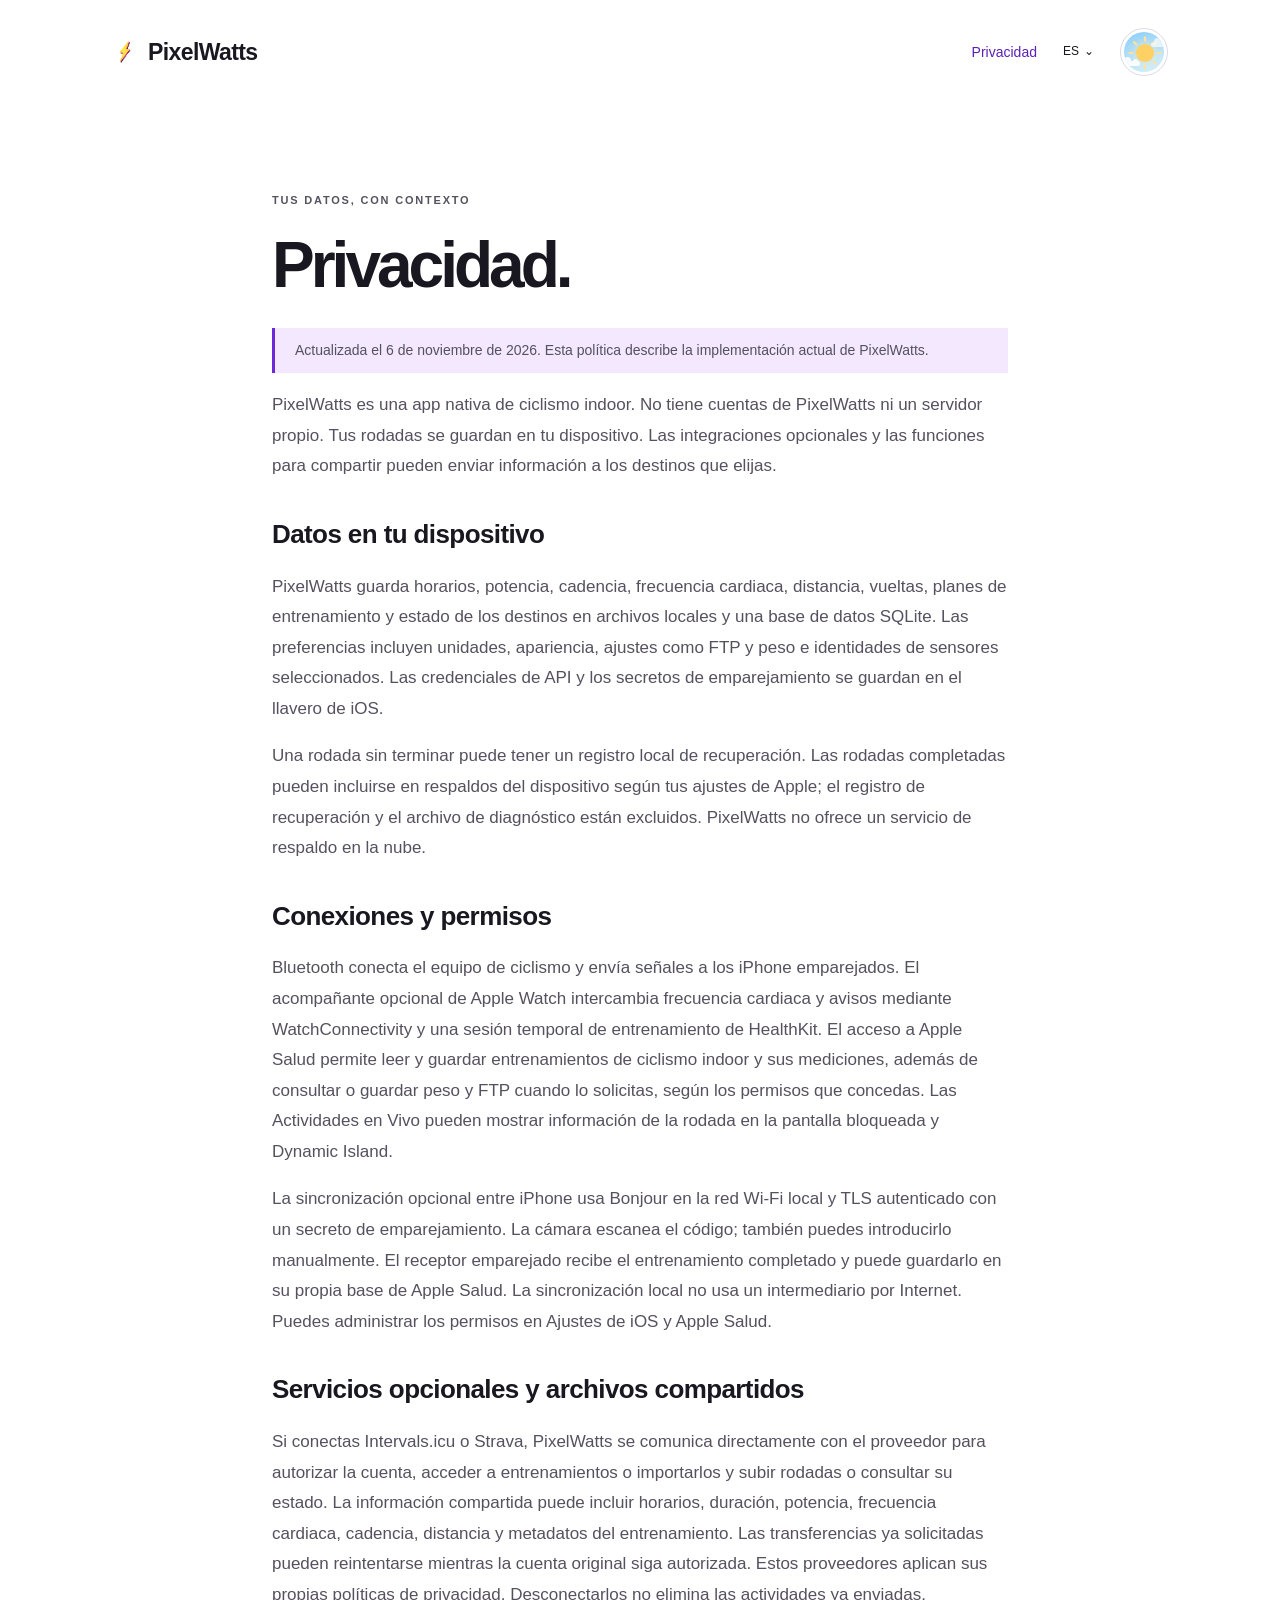
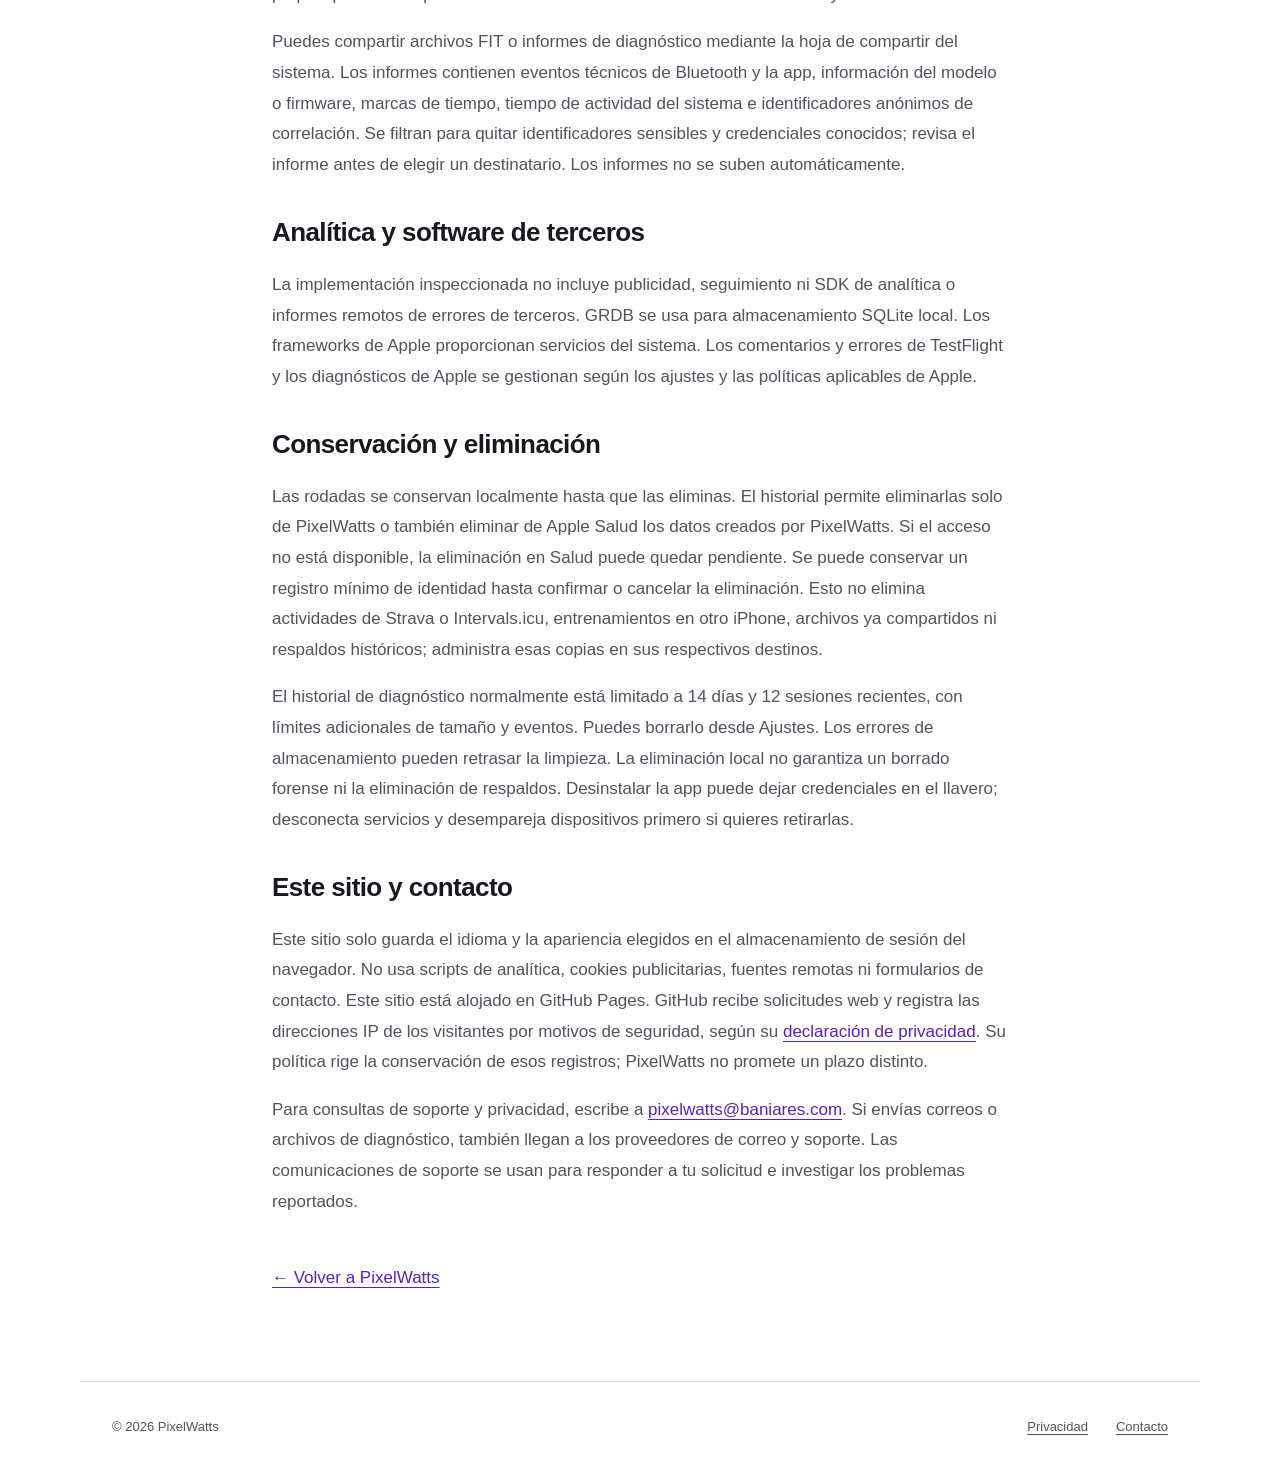
==== es/privacy/index.html @ 8589be97 "Publish PixelWatts landing page and privacy policy" ====
<!doctype html>
<html lang="es-MX" data-page="privacy">
<head>
  <meta charset="utf-8">
  <meta name="viewport" content="width=device-width,initial-scale=1">
  <meta name="color-scheme" content="light dark">
  <meta name="description" content="Cómo PixelWatts guarda tus entrenamientos y gestiona permisos, servicios opcionales y eliminación de datos.">
  <title>Privacidad — PixelWatts</title>
  <link rel="icon" href="/assets/icon-light.png">
  <link rel="stylesheet" href="/style.css">
  <link rel="stylesheet" href="/assets/selectors.css">
  <script src="/assets/language.js"></script>
  <script src="/preferences.js"></script>
</head>
<body>
  <a class="skip" href="#main">Ir al contenido</a>
  <header class="shell">
    <a class="wordmark" href="/es/" aria-label="Inicio de PixelWatts"><img src="/assets/bolt.png" alt="" width="26" height="26">PixelWatts</a>
    <nav aria-label="Navegación principal"><a href="/es/privacy/">Privacidad</a>
<details class="language-menu"><summary aria-label="Elegir idioma">ES <span aria-hidden="true">⌄</span></summary><div><a data-language-link="en" href="/es/privacy/" lang="en">English</a><a data-language-link="es-MX" href="/es/privacy/" lang="es-MX" aria-current="page">Español (México)</a></div></details>
<button type="button" class="mode-toggle sky-toggle" role="switch" aria-label="Dark mode" aria-checked="false" data-toggle-mode hidden><span class="sky" aria-hidden="true"><span class="day-sky"></span><span class="night-sky"></span><span class="stars"><i></i><i></i><i></i><i></i><i></i></span><svg class="sun-rays" viewBox="0 0 40 40" fill="none"><path d="M20 5v3m0 24v3M5 20h3m24 0h3M9.4 9.4l2.2 2.2m16.8 16.8 2.2 2.2M9.4 30.6l2.2-2.2m16.8-16.8 2.2-2.2" stroke="currentColor" stroke-width="2" stroke-linecap="round"/></svg><span class="orb"></span><span class="moon-cutout"></span><span class="cloud cloud-one"></span><span class="cloud cloud-two"></span></span></button>
</nav>
  </header>
  <main id="main" class="policy shell">
    <p class="eyebrow">TUS DATOS, CON CONTEXTO</p>
    <h1>Privacidad.</h1>
    <p class="notice">Actualizada el 6 de noviembre de 2026. Esta política describe la implementación actual de PixelWatts.</p>
    <div id="policy-content">
    <p>PixelWatts es una app nativa de ciclismo indoor. No tiene cuentas de PixelWatts ni un servidor propio. Tus rodadas se guardan en tu dispositivo. Las integraciones opcionales y las funciones para compartir pueden enviar información a los destinos que elijas.</p>
    <h2>Datos en tu dispositivo</h2>
    <p>PixelWatts guarda horarios, potencia, cadencia, frecuencia cardiaca, distancia, vueltas, planes de entrenamiento y estado de los destinos en archivos locales y una base de datos SQLite. Las preferencias incluyen unidades, apariencia, ajustes como FTP y peso e identidades de sensores seleccionados. Las credenciales de API y los secretos de emparejamiento se guardan en el llavero de iOS.</p>
    <p>Una rodada sin terminar puede tener un registro local de recuperación. Las rodadas completadas pueden incluirse en respaldos del dispositivo según tus ajustes de Apple; el registro de recuperación y el archivo de diagnóstico están excluidos. PixelWatts no ofrece un servicio de respaldo en la nube.</p>
    <h2>Conexiones y permisos</h2>
    <p>Bluetooth conecta el equipo de ciclismo y envía señales a los iPhone emparejados. El acompañante opcional de Apple Watch intercambia frecuencia cardiaca y avisos mediante WatchConnectivity y una sesión temporal de entrenamiento de HealthKit. El acceso a Apple Salud permite leer y guardar entrenamientos de ciclismo indoor y sus mediciones, además de consultar o guardar peso y FTP cuando lo solicitas, según los permisos que concedas. Las Actividades en Vivo pueden mostrar información de la rodada en la pantalla bloqueada y Dynamic Island.</p>
    <p>La sincronización opcional entre iPhone usa Bonjour en la red Wi-Fi local y TLS autenticado con un secreto de emparejamiento. La cámara escanea el código; también puedes introducirlo manualmente. El receptor emparejado recibe el entrenamiento completado y puede guardarlo en su propia base de Apple Salud. La sincronización local no usa un intermediario por Internet. Puedes administrar los permisos en Ajustes de iOS y Apple Salud.</p>
    <h2>Servicios opcionales y archivos compartidos</h2>
    <p>Si conectas Intervals.icu o Strava, PixelWatts se comunica directamente con el proveedor para autorizar la cuenta, acceder a entrenamientos o importarlos y subir rodadas o consultar su estado. La información compartida puede incluir horarios, duración, potencia, frecuencia cardiaca, cadencia, distancia y metadatos del entrenamiento. Las transferencias ya solicitadas pueden reintentarse mientras la cuenta original siga autorizada. Estos proveedores aplican sus propias políticas de privacidad. Desconectarlos no elimina las actividades ya enviadas.</p>
    <p>Puedes compartir archivos FIT o informes de diagnóstico mediante la hoja de compartir del sistema. Los informes contienen eventos técnicos de Bluetooth y la app, información del modelo o firmware, marcas de tiempo, tiempo de actividad del sistema e identificadores anónimos de correlación. Se filtran para quitar identificadores sensibles y credenciales conocidos; revisa el informe antes de elegir un destinatario. Los informes no se suben automáticamente.</p>
    <h2>Analítica y software de terceros</h2>
    <p>La implementación inspeccionada no incluye publicidad, seguimiento ni SDK de analítica o informes remotos de errores de terceros. GRDB se usa para almacenamiento SQLite local. Los frameworks de Apple proporcionan servicios del sistema. Los comentarios y errores de TestFlight y los diagnósticos de Apple se gestionan según los ajustes y las políticas aplicables de Apple.</p>
    <h2>Conservación y eliminación</h2>
    <p>Las rodadas se conservan localmente hasta que las eliminas. El historial permite eliminarlas solo de PixelWatts o también eliminar de Apple Salud los datos creados por PixelWatts. Si el acceso no está disponible, la eliminación en Salud puede quedar pendiente. Se puede conservar un registro mínimo de identidad hasta confirmar o cancelar la eliminación. Esto no elimina actividades de Strava o Intervals.icu, entrenamientos en otro iPhone, archivos ya compartidos ni respaldos históricos; administra esas copias en sus respectivos destinos.</p>
    <p>El historial de diagnóstico normalmente está limitado a 14 días y 12 sesiones recientes, con límites adicionales de tamaño y eventos. Puedes borrarlo desde Ajustes. Los errores de almacenamiento pueden retrasar la limpieza. La eliminación local no garantiza un borrado forense ni la eliminación de respaldos. Desinstalar la app puede dejar credenciales en el llavero; desconecta servicios y desempareja dispositivos primero si quieres retirarlas.</p>
    <h2>Este sitio y contacto</h2>
    <p>Este sitio solo guarda el idioma y la apariencia elegidos en el almacenamiento de sesión del navegador. No usa scripts de analítica, cookies publicitarias, fuentes remotas ni formularios de contacto. Este sitio está alojado en GitHub Pages. GitHub recibe solicitudes web y registra las direcciones IP de los visitantes por motivos de seguridad, según su <a href="https://docs.github.com/en/site-policy/privacy-policies/github-general-privacy-statement">declaración de privacidad</a>. Su política rige la conservación de esos registros; PixelWatts no promete un plazo distinto.</p>
    <p>Para consultas de soporte y privacidad, escribe a <a href="mailto:pixelwatts@baniares.com">pixelwatts@baniares.com</a>. Si envías correos o archivos de diagnóstico, también llegan a los proveedores de correo y soporte. Las comunicaciones de soporte se usan para responder a tu solicitud e investigar los problemas reportados.</p></div>
    <a class="back" href="/es/">← Volver a PixelWatts</a>
  </main>
  <footer class="shell"><span>© 2026 PixelWatts</span><a href="/es/privacy/">Privacidad</a><a href="mailto:pixelwatts@baniares.com">Contacto</a></footer>
</body>
</html>
---- style.css ----
:root{color-scheme:light;--bg:#fff;--surface:#ebf0f8;--warm:#fff9ee;--text:#19171f;--muted:#55515e;--accent:#6d28d9;--strong:#5b21b6;--line:#dcd9e4;--tint:#f3e8ff;font-family:-apple-system,BlinkMacSystemFont,"Segoe UI",sans-serif}
:root[data-appearance=dark]{color-scheme:dark;--bg:#121116;--surface:#1e2029;--warm:#242028;--text:#f6f3fa;--muted:#bcb7c8;--accent:#a78bfa;--strong:#c4b5fd;--line:#37313f;--tint:#24143d}
@media(prefers-color-scheme:dark){:root[data-appearance=system]{color-scheme:dark;--bg:#121116;--surface:#1e2029;--warm:#242028;--text:#f6f3fa;--muted:#bcb7c8;--accent:#a78bfa;--strong:#c4b5fd;--line:#37313f;--tint:#24143d}}
*{box-sizing:border-box}body{margin:0;background:var(--bg);color:var(--text);font-size:17px;line-height:1.6}a{color:var(--strong);text-underline-offset:.22em}button,select{font:inherit;color:inherit}button,a,select{-webkit-tap-highlight-color:transparent}button,select{cursor:pointer}a:focus-visible,button:focus-visible,select:focus-visible{outline:3px solid var(--accent);outline-offset:5px}.shell{max-width:1120px;margin:auto;padding-left:32px;padding-right:32px}header{min-height:104px;display:flex;align-items:center;justify-content:space-between;gap:24px}.wordmark{display:flex;align-items:center;gap:10px;font-weight:750;text-decoration:none;color:var(--text);letter-spacing:-.6px;font-size:23px}.wordmark img,.closing img{object-fit:contain}nav{display:flex;gap:8px}select{border:1px solid var(--line);background:var(--bg);border-radius:12px;min-height:44px;padding:0 12px;font-size:14px}.hero{display:grid;grid-template-columns:1.15fr 1fr;align-items:center;gap:68px;padding-top:72px;padding-bottom:120px}.eyebrow{font-size:11px;letter-spacing:1.8px;font-weight:750;color:var(--strong);margin-top:32px}h1{font-size:clamp(58px,6.4vw,86px);line-height:1.02;letter-spacing:-4px;margin:22px 0 28px;font-weight:760}.lead{font-size:21px;line-height:1.55;max-width:410px;color:var(--muted)}.cta{display:inline-flex;align-items:center;justify-content:center;background:var(--tint);color:var(--strong);border:1px solid var(--line);padding:11px 24px;border-radius:100px;font-size:16px;font-weight:650;margin:20px 0 6px}.quiet{font-size:13px;color:var(--muted);max-width:370px}.details{border-top:1px solid var(--line);padding-top:45px;padding-bottom:65px}h2{font-size:clamp(32px,4vw,49px);letter-spacing:-1.8px;line-height:1.15;font-weight:700;margin-top:18px}.feature-list{margin-top:50px;display:grid;grid-template-columns:repeat(3,1fr);gap:44px}.feature-list article{display:flex;gap:14px}.number{font-family:ui-monospace,monospace;font-size:12px;color:var(--accent);margin-top:4px}h3{font-size:19px;letter-spacing:-.4px;line-height:1.3;margin:0}.feature-list p{color:var(--muted);font-size:15px;line-height:1.7}.closing{padding-top:70px;padding-bottom:95px;text-align:center}.closing h2{margin-bottom:12px}.closing p{color:var(--muted);font-size:16px}footer{display:flex;align-items:center;justify-content:flex-end;gap:28px;border-top:1px solid var(--line);min-height:92px;font-size:13px;color:var(--muted)}footer span{margin-right:auto}footer a{color:var(--muted)}.policy{max-width:800px;padding-top:55px;padding-bottom:90px}.policy h1{font-size:64px;margin-bottom:30px}.policy h2{font-size:26px;letter-spacing:-.6px;margin-top:38px}.policy p{color:var(--muted);line-height:1.8}.notice{border-left:3px solid var(--accent);padding:10px 20px;background:var(--tint);font-size:14px}.back{display:inline-block;margin-top:30px}.skip{position:absolute;top:-100px;left:20px;padding:12px 20px;background:var(--bg);z-index:5}.skip:focus{top:10px}.sr-only{position:absolute;width:1px;height:1px;padding:0;margin:-1px;overflow:hidden;clip:rect(0,0,0,0);white-space:nowrap;border:0}
:root{--canvas:var(--bg);--theme-surface:var(--tint)}
nav{align-items:center;gap:16px}nav>a{font-size:14px;text-decoration:none}
.app-showcase{display:flex;flex-direction:column;align-items:center;justify-content:center;padding:32px 0;text-align:center}.product-icon{width:min(100%,280px);height:auto;border-radius:23%;display:block}.app-showcase p{font-weight:700;font-size:21px;letter-spacing:-.5px;margin:28px 0 0}.app-showcase span{display:block;color:var(--muted);font-size:14px;font-weight:400;letter-spacing:0;margin-top:5px}
h1,h2{white-space:pre-line}
@media(max-width:800px){.hero{gap:35px;padding-top:40px}.shell{padding-left:24px;padding-right:24px}h1{letter-spacing:-3px}.feature-list{grid-template-columns:1fr;gap:28px}.feature-list article{max-width:600px}.hero{padding-bottom:80px}}
@media(max-width:600px){header{flex-wrap:wrap;gap:14px;padding-top:22px;padding-bottom:12px}.wordmark{font-size:21px}nav{gap:6px}select{padding:0 7px;font-size:13px}.hero{grid-template-columns:1fr;gap:50px;padding-top:35px}.intro{max-width:420px}.closing{padding-top:40px;padding-bottom:65px}.policy{padding-top:30px}footer{gap:20px;flex-wrap:wrap;padding-top:20px;padding-bottom:20px}.eyebrow{font-size:10px}}
@media(prefers-reduced-motion:reduce){*,*::before,*::after{animation:none!important;transition:none!important;scroll-behavior:auto!important}}
---- assets/selectors.css ----
/* Selector markup and styling reused from Baniares/FitxFat-website. */
.mode-toggle { font: inherit; font-size: 12px; padding: 10px 13px; border: 1px solid var(--line); color: var(--text); background: var(--canvas); border-radius: 999px; cursor: pointer; white-space: nowrap; }
.mode-toggle:focus-visible { outline: 3px solid var(--accent); outline-offset: 6px; }
/* A quiet, self-contained day/night scene. Motion happens only when appearance changes. */
.sky-toggle { width: 48px; height: 48px; padding: 0; display: inline-grid; place-items: center; border-radius: 50%; position: relative; overflow: hidden; flex-shrink: 0; background: var(--canvas); }
.sky-toggle[hidden] { display: none; }
.sky-toggle:hover { background: var(--theme-surface); }
.sky { position: absolute; inset: 3px; border-radius: 50%; overflow: hidden; isolation: isolate; }
.day-sky, .night-sky { position: absolute; inset: 0; }
.day-sky { background: linear-gradient(160deg, #8acdf8, #d8f2ff); }
.night-sky { background: #14223c; opacity: 0; transition: opacity .55s ease; }
.orb { position: absolute; width: 18px; height: 18px; border-radius: 50%; left: 12px; top: 12px; background: #ffd063; box-shadow: 0 0 12px #ffeab5; transition: background .5s ease, box-shadow .5s ease, transform .6s cubic-bezier(.22,.8,.25,1); }
.sun-rays { position: absolute; width: 42px; height: 42px; left: 0; top: 0; color: #ffe19a; transition: transform .6s ease, opacity .3s ease; }
.moon-cutout { position: absolute; width: 18px; height: 18px; left: 12px; top: 12px; background: #14223c; border-radius: 50%; transform: translate(18px,-16px) scale(.2); opacity: 0; transition: transform .6s cubic-bezier(.22,.8,.25,1), opacity .35s ease; }
.cloud { position: absolute; height: 5px; border-radius: 8px; background: #fff; opacity: .9; transition: transform .6s ease, opacity .4s ease; }
.cloud::before, .cloud::after { content: ''; position: absolute; background: #fff; border-radius: 50%; }
.cloud::before { width: 7px; height: 7px; left: 3px; top: -4px; }
.cloud::after { width: 5px; height: 5px; right: 2px; top: -2px; }
.cloud-one { width: 19px; left: -3px; top: 29px; }
.cloud-two { width: 16px; right: -3px; top: 10px; opacity: .65; }
.stars { position: absolute; inset: 0; opacity: 0; transform: rotate(-18deg) scale(.8); transition: opacity .4s ease, transform .65s ease; }
.stars i { position: absolute; width: 2px; height: 2px; border-radius: 50%; background: #ecf2ff; box-shadow: 0 0 3px #c2d7ff80; }
.stars i:nth-child(1) { left: 10px; top: 10px; }
.stars i:nth-child(2) { left: 29px; top: 8px; width: 1.5px; height: 1.5px; }
.stars i:nth-child(3) { left: 33px; top: 26px; }
.stars i:nth-child(4) { left: 8px; top: 30px; width: 1.5px; height: 1.5px; }
.stars i:nth-child(5) { left: 25px; top: 34px; width: 1px; height: 1px; }
:root[data-appearance="dark"] .night-sky { opacity: 1; }
:root[data-appearance="dark"] .orb { background: #edf0de; box-shadow: 0 0 7px #b1c8e333; transform: translate(-2px,1px) scale(1.03); }
:root[data-appearance="dark"] .moon-cutout { opacity: 1; transform: translate(4px,-4px) scale(1.05); }
:root[data-appearance="dark"] .sun-rays { opacity: 0; transform: rotate(95deg) scale(.45); }
:root[data-appearance="dark"] .cloud { opacity: 0; transform: translate(12px,18px); }
:root[data-appearance="dark"] .stars { opacity: 1; transform: rotate(0deg) scale(1); transition-delay: .12s; }
@media (prefers-reduced-motion: reduce) { .sky *, .sky *::before, .sky *::after { transition: none !important; } }
.language-menu { position: relative; font-size: 12px; }
.language-menu summary { cursor: pointer; list-style: none; padding: 12px 10px; border-radius: 8px; white-space: nowrap; }
.language-menu summary::-webkit-details-marker { display: none; }
.language-menu summary:focus-visible { outline: 3px solid var(--accent); outline-offset: 3px; }
.language-menu > div { position: absolute; z-index: 10; right: 0; top: calc(100% + 5px); min-width: 176px; padding: 7px; border: 1px solid var(--line); border-radius: 12px; background: var(--canvas); box-shadow: 0 10px 28px #00000015; }
.language-menu > div a { display: block; padding: 10px 12px; font-size: 13px; text-decoration: none; border-radius: 7px; white-space: nowrap; }
.language-menu > div a:hover, .language-menu > div a[aria-current="page"] { background: var(--theme-surface); color: var(--accent); }
@media (max-width: 480px) { header { flex-wrap: wrap; } header nav { flex-basis: 100%; justify-content: space-between; } .sky-toggle { width: 48px; height: 48px; padding: 0; } }
.language-menu summary, .language-menu > div a { min-height: 44px; display: flex; align-items: center; gap: 5px; }
nav > a { min-height: 44px; display: inline-flex; align-items: center; }
/* Selection and hover have distinct jobs: a checkmark versus a quiet pointer cue. */
.language-menu > div { min-width: 196px; padding: 6px; }
.language-menu > div a { gap: 18px; transition: background-color 120ms ease, color 120ms ease; }
.language-menu > div a[aria-current="page"] { background: transparent; color: var(--accent); font-weight: 600; }
.language-menu > div a[aria-current="page"]::after { content: '✓'; margin-left: auto; color: var(--accent); font-size: 12px; }
.language-menu > div a:hover { background: color-mix(in srgb, var(--text) 7%, var(--canvas)); color: var(--text); text-decoration: none; }
@media (prefers-reduced-motion: reduce) { .language-menu > div a { transition: none; } }

.language-menu > div a[aria-current="page"]:hover { color: var(--accent); }
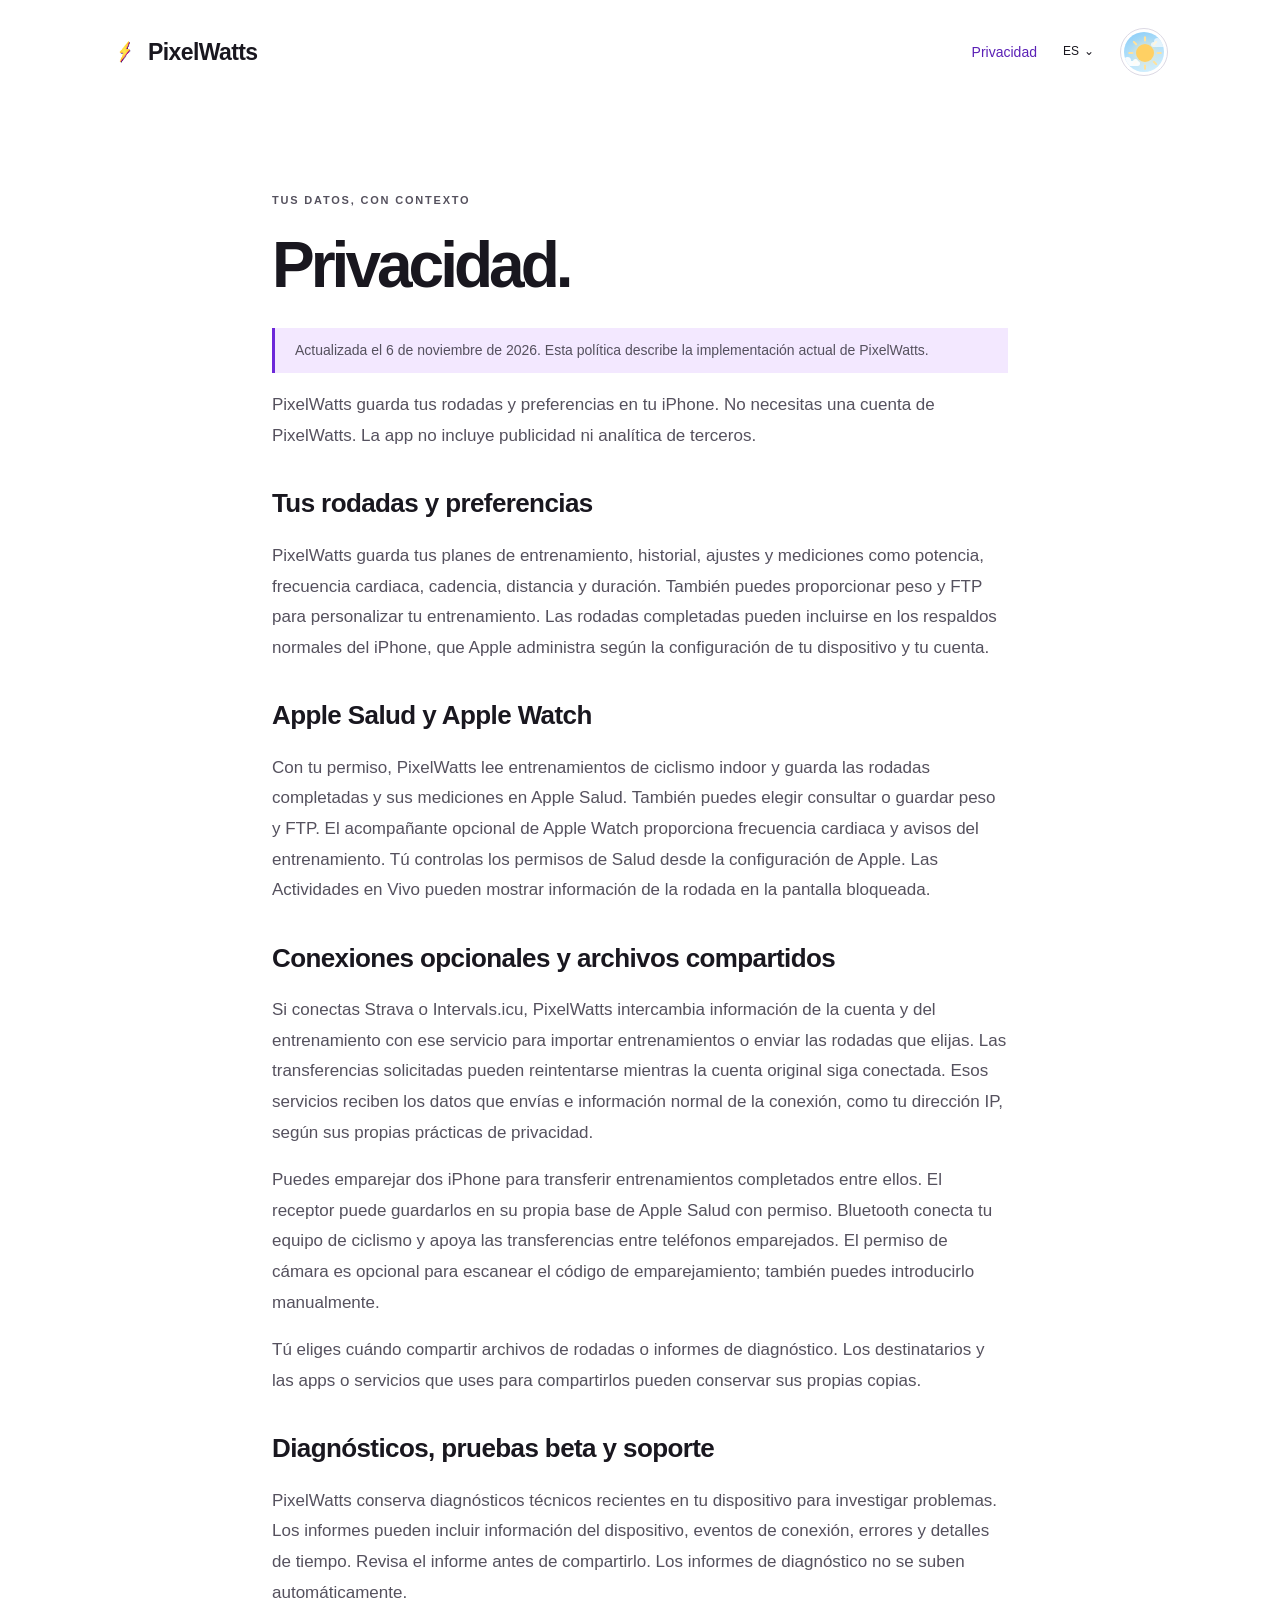
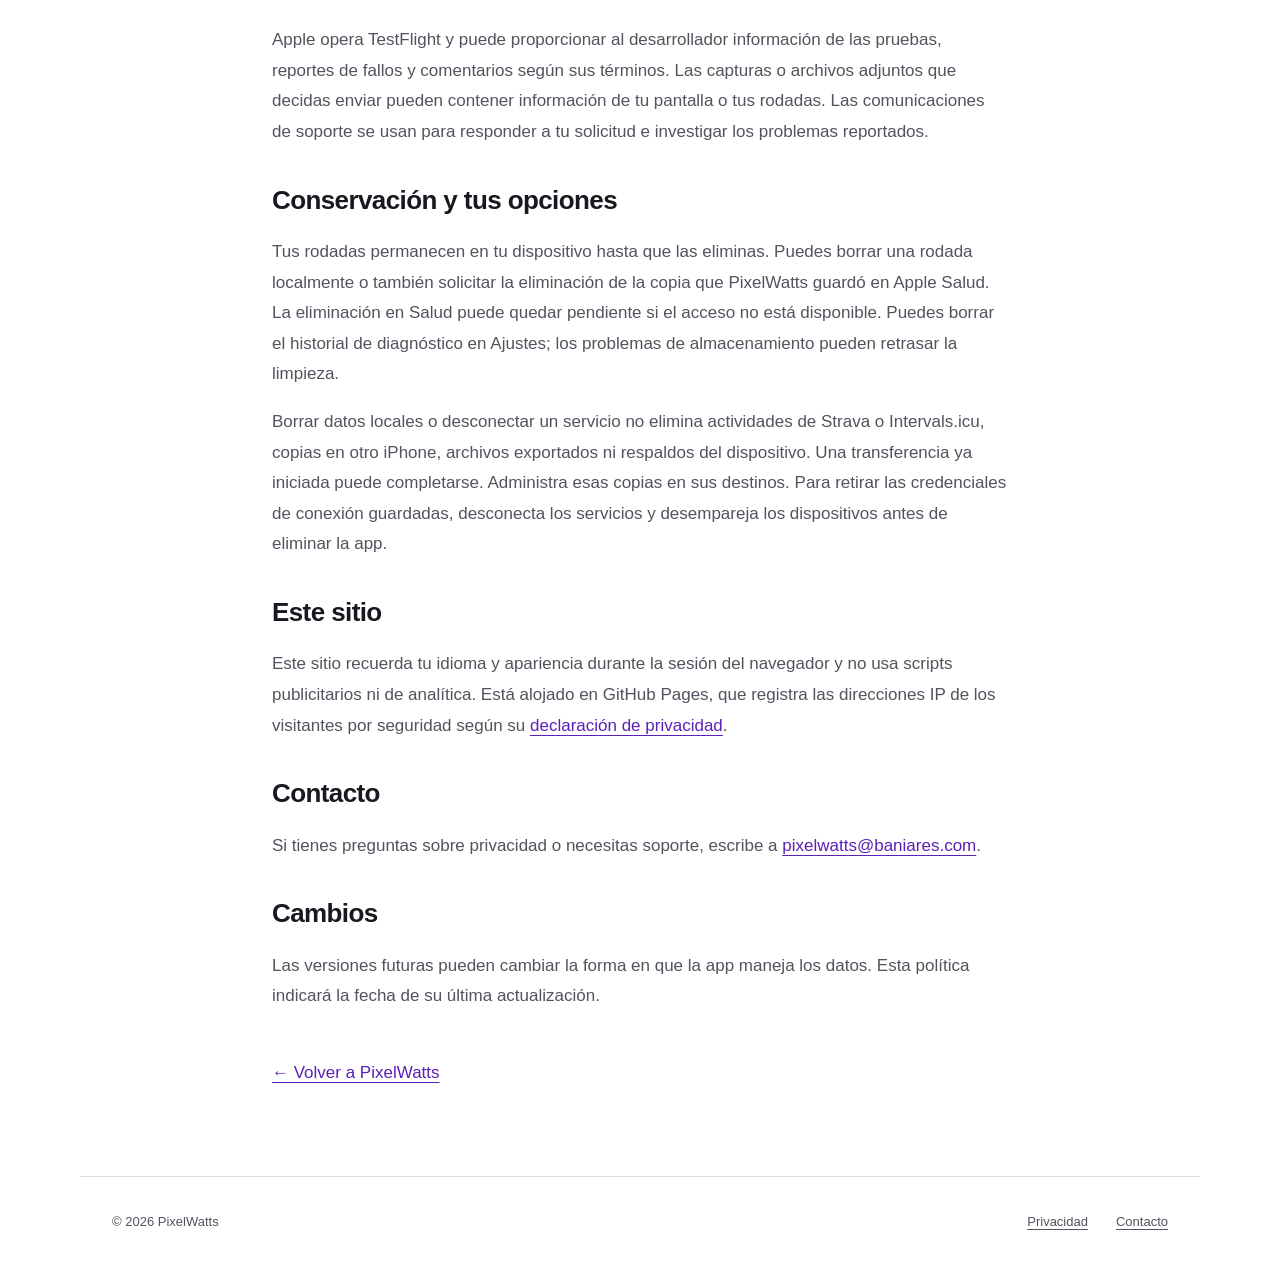
==== commit fc26bb78: "Simplify privacy policy around user data and choices" ====
--- a/es/privacy/index.html
+++ b/es/privacy/index.html
@@ -26,24 +26,29 @@
     <h1>Privacidad.</h1>
     <p class="notice">Actualizada el 6 de noviembre de 2026. Esta política describe la implementación actual de PixelWatts.</p>
     <div id="policy-content">
-    <p>PixelWatts es una app nativa de ciclismo indoor. No tiene cuentas de PixelWatts ni un servidor propio. Tus rodadas se guardan en tu dispositivo. Las integraciones opcionales y las funciones para compartir pueden enviar información a los destinos que elijas.</p>
-    <h2>Datos en tu dispositivo</h2>
-    <p>PixelWatts guarda horarios, potencia, cadencia, frecuencia cardiaca, distancia, vueltas, planes de entrenamiento y estado de los destinos en archivos locales y una base de datos SQLite. Las preferencias incluyen unidades, apariencia, ajustes como FTP y peso e identidades de sensores seleccionados. Las credenciales de API y los secretos de emparejamiento se guardan en el llavero de iOS.</p>
-    <p>Una rodada sin terminar puede tener un registro local de recuperación. Las rodadas completadas pueden incluirse en respaldos del dispositivo según tus ajustes de Apple; el registro de recuperación y el archivo de diagnóstico están excluidos. PixelWatts no ofrece un servicio de respaldo en la nube.</p>
-    <h2>Conexiones y permisos</h2>
-    <p>Bluetooth conecta el equipo de ciclismo y envía señales a los iPhone emparejados. El acompañante opcional de Apple Watch intercambia frecuencia cardiaca y avisos mediante WatchConnectivity y una sesión temporal de entrenamiento de HealthKit. El acceso a Apple Salud permite leer y guardar entrenamientos de ciclismo indoor y sus mediciones, además de consultar o guardar peso y FTP cuando lo solicitas, según los permisos que concedas. Las Actividades en Vivo pueden mostrar información de la rodada en la pantalla bloqueada y Dynamic Island.</p>
-    <p>La sincronización opcional entre iPhone usa Bonjour en la red Wi-Fi local y TLS autenticado con un secreto de emparejamiento. La cámara escanea el código; también puedes introducirlo manualmente. El receptor emparejado recibe el entrenamiento completado y puede guardarlo en su propia base de Apple Salud. La sincronización local no usa un intermediario por Internet. Puedes administrar los permisos en Ajustes de iOS y Apple Salud.</p>
-    <h2>Servicios opcionales y archivos compartidos</h2>
-    <p>Si conectas Intervals.icu o Strava, PixelWatts se comunica directamente con el proveedor para autorizar la cuenta, acceder a entrenamientos o importarlos y subir rodadas o consultar su estado. La información compartida puede incluir horarios, duración, potencia, frecuencia cardiaca, cadencia, distancia y metadatos del entrenamiento. Las transferencias ya solicitadas pueden reintentarse mientras la cuenta original siga autorizada. Estos proveedores aplican sus propias políticas de privacidad. Desconectarlos no elimina las actividades ya enviadas.</p>
-    <p>Puedes compartir archivos FIT o informes de diagnóstico mediante la hoja de compartir del sistema. Los informes contienen eventos técnicos de Bluetooth y la app, información del modelo o firmware, marcas de tiempo, tiempo de actividad del sistema e identificadores anónimos de correlación. Se filtran para quitar identificadores sensibles y credenciales conocidos; revisa el informe antes de elegir un destinatario. Los informes no se suben automáticamente.</p>
-    <h2>Analítica y software de terceros</h2>
-    <p>La implementación inspeccionada no incluye publicidad, seguimiento ni SDK de analítica o informes remotos de errores de terceros. GRDB se usa para almacenamiento SQLite local. Los frameworks de Apple proporcionan servicios del sistema. Los comentarios y errores de TestFlight y los diagnósticos de Apple se gestionan según los ajustes y las políticas aplicables de Apple.</p>
-    <h2>Conservación y eliminación</h2>
-    <p>Las rodadas se conservan localmente hasta que las eliminas. El historial permite eliminarlas solo de PixelWatts o también eliminar de Apple Salud los datos creados por PixelWatts. Si el acceso no está disponible, la eliminación en Salud puede quedar pendiente. Se puede conservar un registro mínimo de identidad hasta confirmar o cancelar la eliminación. Esto no elimina actividades de Strava o Intervals.icu, entrenamientos en otro iPhone, archivos ya compartidos ni respaldos históricos; administra esas copias en sus respectivos destinos.</p>
-    <p>El historial de diagnóstico normalmente está limitado a 14 días y 12 sesiones recientes, con límites adicionales de tamaño y eventos. Puedes borrarlo desde Ajustes. Los errores de almacenamiento pueden retrasar la limpieza. La eliminación local no garantiza un borrado forense ni la eliminación de respaldos. Desinstalar la app puede dejar credenciales en el llavero; desconecta servicios y desempareja dispositivos primero si quieres retirarlas.</p>
-    <h2>Este sitio y contacto</h2>
-    <p>Este sitio solo guarda el idioma y la apariencia elegidos en el almacenamiento de sesión del navegador. No usa scripts de analítica, cookies publicitarias, fuentes remotas ni formularios de contacto. Este sitio está alojado en GitHub Pages. GitHub recibe solicitudes web y registra las direcciones IP de los visitantes por motivos de seguridad, según su <a href="https://docs.github.com/en/site-policy/privacy-policies/github-general-privacy-statement">declaración de privacidad</a>. Su política rige la conservación de esos registros; PixelWatts no promete un plazo distinto.</p>
-    <p>Para consultas de soporte y privacidad, escribe a <a href="mailto:pixelwatts@baniares.com">pixelwatts@baniares.com</a>. Si envías correos o archivos de diagnóstico, también llegan a los proveedores de correo y soporte. Las comunicaciones de soporte se usan para responder a tu solicitud e investigar los problemas reportados.</p></div>
+
+      <p>PixelWatts guarda tus rodadas y preferencias en tu iPhone. No necesitas una cuenta de PixelWatts. La app no incluye publicidad ni analítica de terceros.</p>
+      <h2>Tus rodadas y preferencias</h2>
+      <p>PixelWatts guarda tus planes de entrenamiento, historial, ajustes y mediciones como potencia, frecuencia cardiaca, cadencia, distancia y duración. También puedes proporcionar peso y FTP para personalizar tu entrenamiento. Las rodadas completadas pueden incluirse en los respaldos normales del iPhone, que Apple administra según la configuración de tu dispositivo y tu cuenta.</p>
+      <h2>Apple Salud y Apple Watch</h2>
+      <p>Con tu permiso, PixelWatts lee entrenamientos de ciclismo indoor y guarda las rodadas completadas y sus mediciones en Apple Salud. También puedes elegir consultar o guardar peso y FTP. El acompañante opcional de Apple Watch proporciona frecuencia cardiaca y avisos del entrenamiento. Tú controlas los permisos de Salud desde la configuración de Apple. Las Actividades en Vivo pueden mostrar información de la rodada en la pantalla bloqueada.</p>
+      <h2>Conexiones opcionales y archivos compartidos</h2>
+      <p>Si conectas Strava o Intervals.icu, PixelWatts intercambia información de la cuenta y del entrenamiento con ese servicio para importar entrenamientos o enviar las rodadas que elijas. Las transferencias solicitadas pueden reintentarse mientras la cuenta original siga conectada. Esos servicios reciben los datos que envías e información normal de la conexión, como tu dirección IP, según sus propias prácticas de privacidad.</p>
+      <p>Puedes emparejar dos iPhone para transferir entrenamientos completados entre ellos. El receptor puede guardarlos en su propia base de Apple Salud con permiso. Bluetooth conecta tu equipo de ciclismo y apoya las transferencias entre teléfonos emparejados. El permiso de cámara es opcional para escanear el código de emparejamiento; también puedes introducirlo manualmente.</p>
+      <p>Tú eliges cuándo compartir archivos de rodadas o informes de diagnóstico. Los destinatarios y las apps o servicios que uses para compartirlos pueden conservar sus propias copias.</p>
+      <h2>Diagnósticos, pruebas beta y soporte</h2>
+      <p>PixelWatts conserva diagnósticos técnicos recientes en tu dispositivo para investigar problemas. Los informes pueden incluir información del dispositivo, eventos de conexión, errores y detalles de tiempo. Revisa el informe antes de compartirlo. Los informes de diagnóstico no se suben automáticamente.</p>
+      <p>Apple opera TestFlight y puede proporcionar al desarrollador información de las pruebas, reportes de fallos y comentarios según sus términos. Las capturas o archivos adjuntos que decidas enviar pueden contener información de tu pantalla o tus rodadas. Las comunicaciones de soporte se usan para responder a tu solicitud e investigar los problemas reportados.</p>
+      <h2>Conservación y tus opciones</h2>
+      <p>Tus rodadas permanecen en tu dispositivo hasta que las eliminas. Puedes borrar una rodada localmente o también solicitar la eliminación de la copia que PixelWatts guardó en Apple Salud. La eliminación en Salud puede quedar pendiente si el acceso no está disponible. Puedes borrar el historial de diagnóstico en Ajustes; los problemas de almacenamiento pueden retrasar la limpieza.</p>
+      <p>Borrar datos locales o desconectar un servicio no elimina actividades de Strava o Intervals.icu, copias en otro iPhone, archivos exportados ni respaldos del dispositivo. Una transferencia ya iniciada puede completarse. Administra esas copias en sus destinos. Para retirar las credenciales de conexión guardadas, desconecta los servicios y desempareja los dispositivos antes de eliminar la app.</p>
+      <h2>Este sitio</h2>
+      <p>Este sitio recuerda tu idioma y apariencia durante la sesión del navegador y no usa scripts publicitarios ni de analítica. Está alojado en GitHub Pages, que registra las direcciones IP de los visitantes por seguridad según su <a href="https://docs.github.com/en/site-policy/privacy-policies/github-general-privacy-statement">declaración de privacidad</a>.</p>
+      <h2>Contacto</h2>
+      <p>Si tienes preguntas sobre privacidad o necesitas soporte, escribe a <a href="mailto:pixelwatts@baniares.com">pixelwatts@baniares.com</a>.</p>
+      <h2>Cambios</h2>
+      <p>Las versiones futuras pueden cambiar la forma en que la app maneja los datos. Esta política indicará la fecha de su última actualización.</p>
+    </div>
     <a class="back" href="/es/">← Volver a PixelWatts</a>
   </main>
   <footer class="shell"><span>© 2026 PixelWatts</span><a href="/es/privacy/">Privacidad</a><a href="mailto:pixelwatts@baniares.com">Contacto</a></footer>
